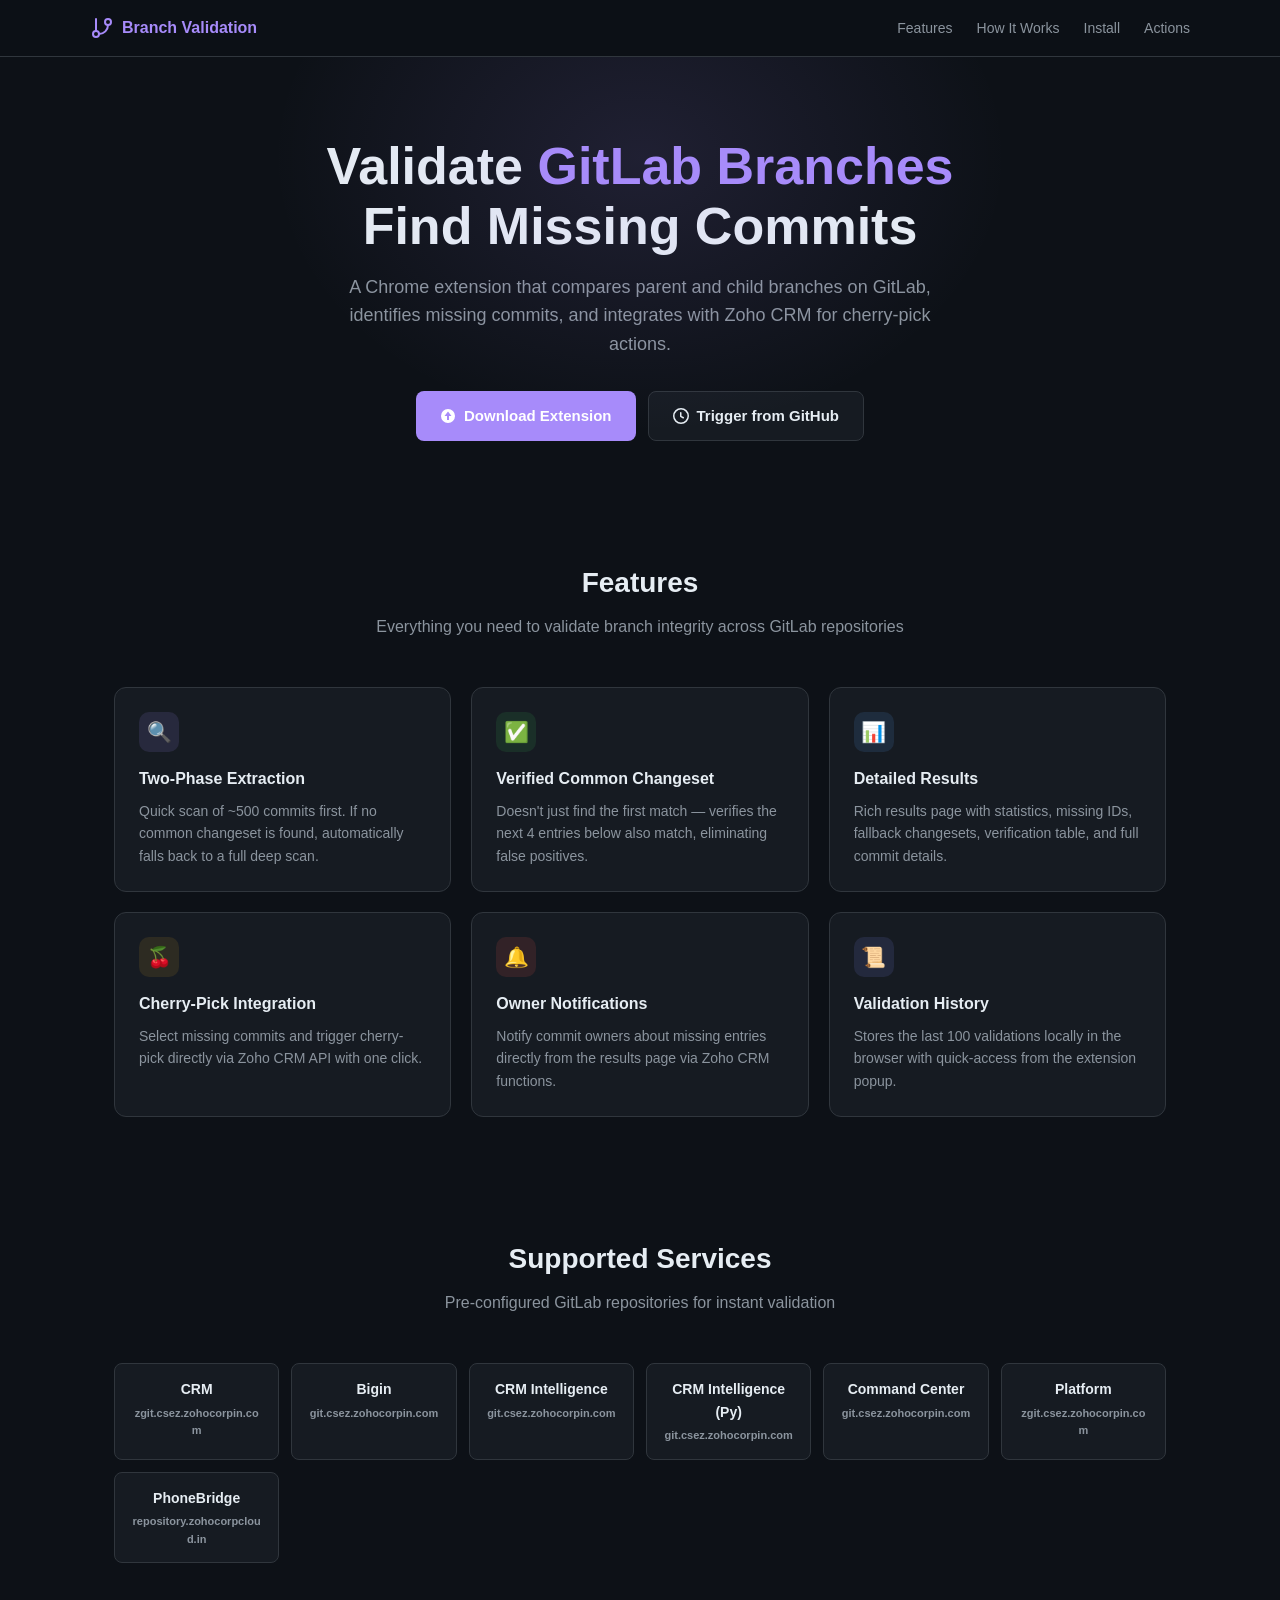
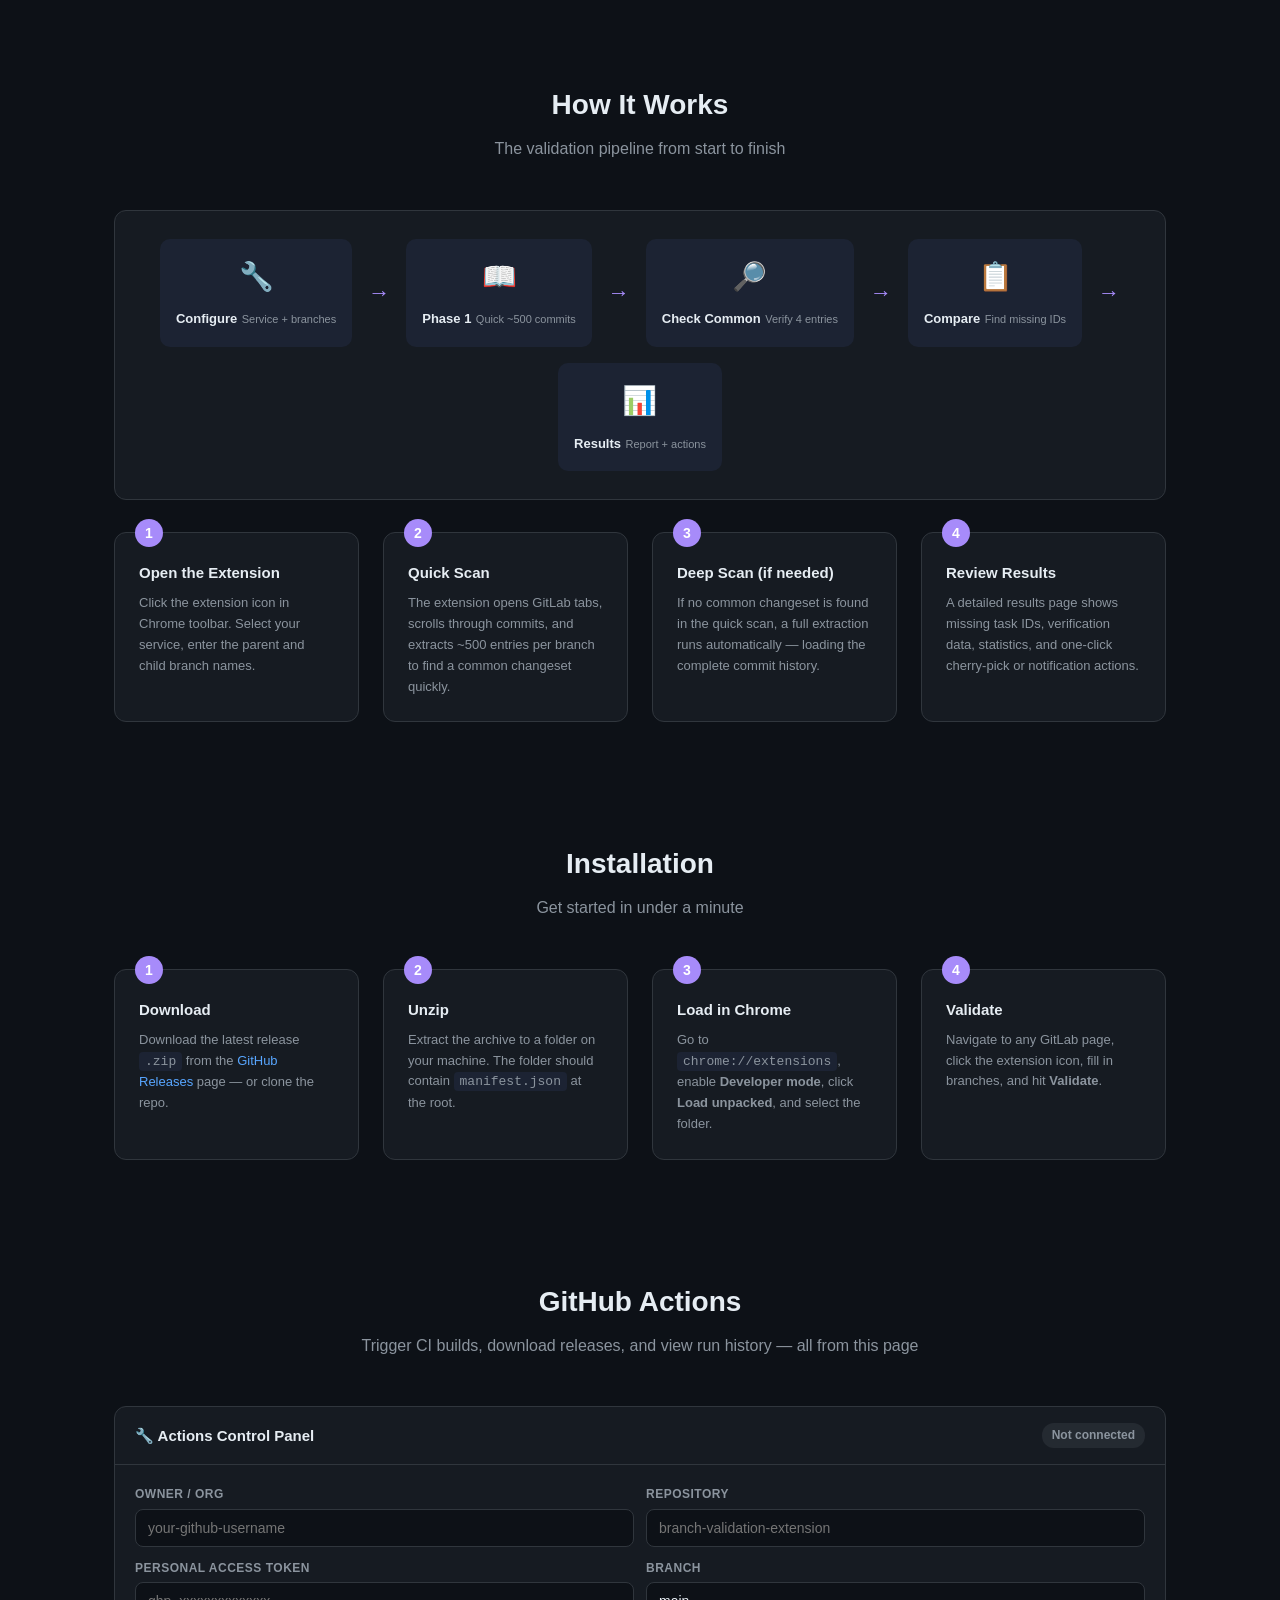
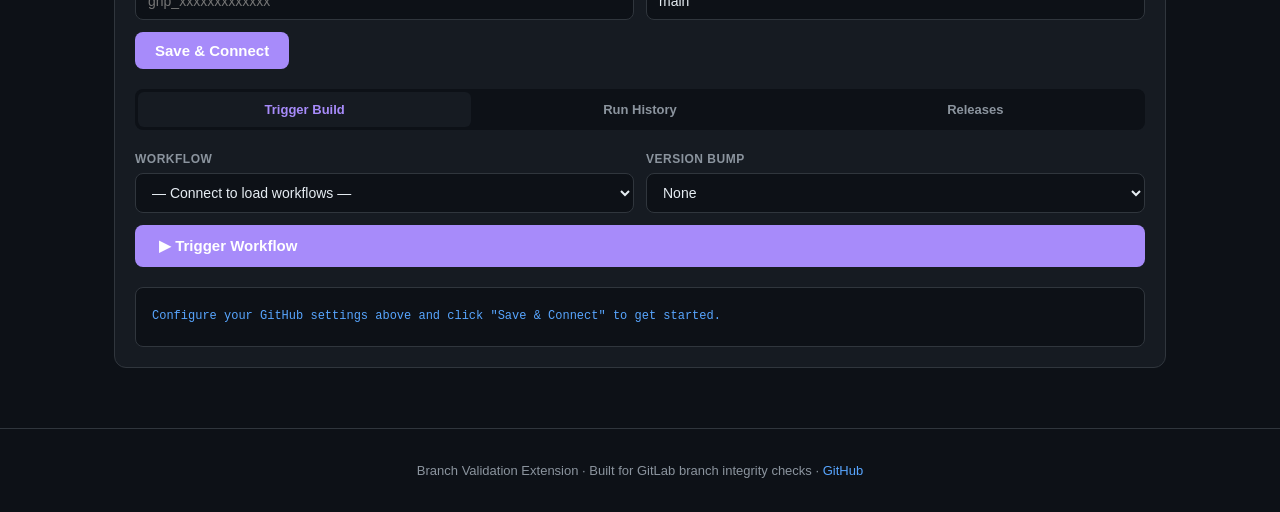
==== index.html @ a07c32d9 "Add files via upload Test" ====
<!DOCTYPE html>
<html lang="en">
<head>
  <meta charset="UTF-8">
  <meta name="viewport" content="width=device-width, initial-scale=1.0">
  <title>Branch Validation — Chrome Extension</title>
  <style>
    /* ── Reset & Variables ──────────────────────────────── */
    *, *::before, *::after { margin: 0; padding: 0; box-sizing: border-box; }

    :root {
      --bg:        #0d1117;
      --surface:   #161b22;
      --surface2:  #1c2333;
      --border:    #30363d;
      --text:      #e6edf3;
      --text-dim:  #8b949e;
      --accent:    #a78bfa;
      --accent2:   #818cf8;
      --green:     #3fb950;
      --yellow:    #d29922;
      --red:       #f85149;
      --blue:      #58a6ff;
      --radius:    12px;
      --font:      -apple-system, BlinkMacSystemFont, 'Segoe UI', Roboto, sans-serif;
      --mono:      'SF Mono', 'Fira Code', 'Cascadia Code', monospace;
    }

    body {
      font-family: var(--font);
      background: var(--bg);
      color: var(--text);
      line-height: 1.6;
      min-height: 100vh;
    }

    a { color: var(--blue); text-decoration: none; }
    a:hover { text-decoration: underline; }
    code { font-family: var(--mono); font-size: 0.9em; background: var(--surface2); padding: 2px 6px; border-radius: 4px; }

    /* ── Navigation ────────────────────────────────────── */
    nav {
      position: sticky; top: 0; z-index: 100;
      background: rgba(13,17,23,0.85);
      backdrop-filter: blur(12px);
      border-bottom: 1px solid var(--border);
      padding: 0 24px;
    }
    nav .nav-inner {
      max-width: 1100px;
      margin: 0 auto;
      display: flex;
      align-items: center;
      justify-content: space-between;
      height: 56px;
    }
    nav .logo {
      font-size: 16px;
      font-weight: 700;
      color: var(--accent);
      display: flex;
      align-items: center;
      gap: 8px;
    }
    nav .logo svg { width: 24px; height: 24px; }
    nav .nav-links { display: flex; gap: 24px; }
    nav .nav-links a {
      color: var(--text-dim);
      font-size: 14px;
      font-weight: 500;
      transition: color 0.2s;
    }
    nav .nav-links a:hover { color: var(--text); text-decoration: none; }

    /* ── Hero ──────────────────────────────────────────── */
    .hero {
      text-align: center;
      padding: 80px 24px 60px;
      position: relative;
      overflow: hidden;
    }
    .hero::before {
      content: '';
      position: absolute;
      top: -200px; left: 50%; transform: translateX(-50%);
      width: 800px; height: 600px;
      background: radial-gradient(ellipse, rgba(167,139,250,0.12) 0%, transparent 65%);
      pointer-events: none;
    }
    .hero h1 {
      font-size: clamp(32px, 5vw, 52px);
      font-weight: 800;
      line-height: 1.15;
      margin-bottom: 16px;
    }
    .hero h1 .highlight { color: var(--accent); }
    .hero .tagline {
      font-size: 18px;
      color: var(--text-dim);
      max-width: 600px;
      margin: 0 auto 32px;
    }
    .hero .cta-group {
      display: flex;
      gap: 12px;
      justify-content: center;
      flex-wrap: wrap;
    }

    /* ── Buttons ───────────────────────────────────────── */
    .btn {
      display: inline-flex;
      align-items: center;
      gap: 8px;
      padding: 12px 24px;
      border-radius: 8px;
      font-size: 15px;
      font-weight: 600;
      border: none;
      cursor: pointer;
      transition: all 0.2s;
      text-decoration: none;
    }
    .btn-primary {
      background: var(--accent);
      color: #fff;
    }
    .btn-primary:hover { background: var(--accent2); text-decoration: none; }
    .btn-secondary {
      background: var(--surface);
      color: var(--text);
      border: 1px solid var(--border);
    }
    .btn-secondary:hover { border-color: var(--accent); text-decoration: none; }

    /* ── Section ───────────────────────────────────────── */
    .section {
      max-width: 1100px;
      margin: 0 auto;
      padding: 60px 24px;
    }
    .section-header {
      text-align: center;
      margin-bottom: 48px;
    }
    .section-header h2 {
      font-size: 28px;
      font-weight: 700;
      margin-bottom: 8px;
    }
    .section-header p {
      color: var(--text-dim);
      font-size: 16px;
    }

    /* ── Feature Grid ──────────────────────────────────── */
    .feature-grid {
      display: grid;
      grid-template-columns: repeat(auto-fit, minmax(300px, 1fr));
      gap: 20px;
    }
    .feature-card {
      background: var(--surface);
      border: 1px solid var(--border);
      border-radius: var(--radius);
      padding: 24px;
      transition: border-color 0.25s, transform 0.2s;
    }
    .feature-card:hover {
      border-color: var(--accent);
      transform: translateY(-2px);
    }
    .feature-card .icon {
      width: 40px; height: 40px;
      border-radius: 10px;
      display: flex;
      align-items: center;
      justify-content: center;
      font-size: 20px;
      margin-bottom: 14px;
    }
    .feature-card h3 {
      font-size: 16px;
      font-weight: 600;
      margin-bottom: 8px;
    }
    .feature-card p {
      font-size: 14px;
      color: var(--text-dim);
      line-height: 1.6;
    }

    /* ── Services ──────────────────────────────────────── */
    .service-grid {
      display: grid;
      grid-template-columns: repeat(auto-fit, minmax(160px, 1fr));
      gap: 12px;
    }
    .service-chip {
      background: var(--surface);
      border: 1px solid var(--border);
      border-radius: 8px;
      padding: 14px 16px;
      text-align: center;
      font-weight: 600;
      font-size: 14px;
      transition: border-color 0.2s;
    }
    .service-chip:hover { border-color: var(--accent); }
    .service-chip .name { color: var(--text); }
    .service-chip .url { font-size: 11px; color: var(--text-dim); margin-top: 4px; display: block; word-break: break-all; }

    /* ── Steps ─────────────────────────────────────────── */
    .steps {
      display: grid;
      grid-template-columns: repeat(auto-fit, minmax(240px, 1fr));
      gap: 24px;
      counter-reset: step;
    }
    .step {
      position: relative;
      background: var(--surface);
      border: 1px solid var(--border);
      border-radius: var(--radius);
      padding: 28px 24px 24px;
    }
    .step::before {
      counter-increment: step;
      content: counter(step);
      position: absolute;
      top: -14px; left: 20px;
      width: 28px; height: 28px;
      background: var(--accent);
      color: #fff;
      font-size: 14px;
      font-weight: 700;
      border-radius: 50%;
      display: flex;
      align-items: center;
      justify-content: center;
    }
    .step h3 {
      font-size: 15px;
      font-weight: 600;
      margin-bottom: 8px;
    }
    .step p, .step code {
      font-size: 13px;
      color: var(--text-dim);
    }

    /* ── Workflow Flow ──────────────────────────────────── */
    .workflow-flow {
      display: flex;
      align-items: center;
      justify-content: center;
      gap: 16px;
      flex-wrap: wrap;
      padding: 28px 20px;
      background: var(--surface);
      border: 1px solid var(--border);
      border-radius: var(--radius);
      margin-bottom: 32px;
    }
    .flow-step {
      text-align: center;
      padding: 16px;
      border-radius: 10px;
      background: var(--surface2);
      min-width: 130px;
    }
    .flow-step .emoji { font-size: 28px; display: block; margin-bottom: 6px; }
    .flow-step .label { font-size: 13px; font-weight: 600; }
    .flow-step .detail { font-size: 11px; color: var(--text-dim); margin-top: 4px; }
    .flow-arrow { font-size: 22px; color: var(--accent); }

    /* ── Code Block ────────────────────────────────────── */
    .code-block {
      background: var(--surface);
      border: 1px solid var(--border);
      border-radius: var(--radius);
      padding: 20px;
      overflow-x: auto;
      margin: 16px 0;
    }
    .code-block pre {
      font-family: var(--mono);
      font-size: 13px;
      line-height: 1.6;
      color: var(--text);
      white-space: pre;
    }
    .code-block .comment { color: #6a9955; }
    .code-block .keyword { color: var(--accent); }
    .code-block .string { color: #ce9178; }

    /* ── Actions Dashboard ─────────────────────────────── */
    .actions-dashboard {
      background: var(--surface);
      border: 1px solid var(--border);
      border-radius: var(--radius);
      overflow: hidden;
    }
    .actions-header {
      padding: 16px 20px;
      border-bottom: 1px solid var(--border);
      display: flex;
      align-items: center;
      justify-content: space-between;
    }
    .actions-header h3 { font-size: 15px; }
    .actions-body { padding: 20px; }

    /* ── Config Panel ──────────────────────────────────── */
    .config-panel {
      display: grid;
      grid-template-columns: 1fr 1fr;
      gap: 12px;
      margin-bottom: 20px;
    }
    .config-panel label {
      font-size: 12px;
      font-weight: 600;
      color: var(--text-dim);
      text-transform: uppercase;
      letter-spacing: 0.5px;
      display: block;
      margin-bottom: 4px;
    }
    .config-panel input, .config-panel select {
      width: 100%;
      padding: 10px 12px;
      font-size: 14px;
      font-family: var(--font);
      color: var(--text);
      background: var(--bg);
      border: 1px solid var(--border);
      border-radius: 8px;
      outline: none;
      transition: border-color 0.2s;
    }
    .config-panel input:focus, .config-panel select:focus {
      border-color: var(--accent);
    }
    .config-panel .full-width { grid-column: 1 / -1; }

    /* ── Run Log ───────────────────────────────────────── */
    .run-log {
      background: var(--bg);
      border: 1px solid var(--border);
      border-radius: 8px;
      padding: 16px;
      max-height: 360px;
      overflow-y: auto;
      font-family: var(--mono);
      font-size: 12px;
      line-height: 1.8;
      margin-top: 12px;
    }
    .run-log .log-entry { padding: 2px 0; }
    .run-log .log-info { color: var(--blue); }
    .run-log .log-success { color: var(--green); }
    .run-log .log-error { color: var(--red); }
    .run-log .log-warn { color: var(--yellow); }

    /* ── History Table ─────────────────────────────────── */
    .history-table {
      width: 100%;
      border-collapse: collapse;
      font-size: 13px;
    }
    .history-table th {
      text-align: left;
      padding: 10px 12px;
      color: var(--text-dim);
      font-size: 11px;
      text-transform: uppercase;
      letter-spacing: 0.5px;
      border-bottom: 1px solid var(--border);
    }
    .history-table td {
      padding: 10px 12px;
      border-bottom: 1px solid var(--border);
    }
    .history-table tr:hover td { background: rgba(167,139,250,0.04); }

    .status-badge {
      display: inline-flex;
      align-items: center;
      gap: 5px;
      padding: 3px 10px;
      border-radius: 12px;
      font-size: 12px;
      font-weight: 600;
    }
    .status-badge.success { background: rgba(63,185,80,0.12); color: var(--green); }
    .status-badge.running { background: rgba(210,153,34,0.12); color: var(--yellow); }
    .status-badge.failed  { background: rgba(248,81,73,0.12); color: var(--red); }
    .status-badge.pending { background: rgba(139,148,158,0.12); color: var(--text-dim); }

    /* ── Tabs ──────────────────────────────────────────── */
    .tabs {
      display: flex;
      gap: 2px;
      background: var(--bg);
      border-radius: 8px;
      padding: 3px;
      margin-bottom: 20px;
    }
    .tab-btn {
      flex: 1;
      padding: 10px 16px;
      font-size: 13px;
      font-weight: 600;
      font-family: var(--font);
      border: none;
      border-radius: 6px;
      background: transparent;
      color: var(--text-dim);
      cursor: pointer;
      transition: all 0.2s;
    }
    .tab-btn.active {
      background: var(--surface);
      color: var(--accent);
    }
    .tab-panel { display: none; }
    .tab-panel.active { display: block; }

    /* ── Footer ────────────────────────────────────────── */
    footer {
      border-top: 1px solid var(--border);
      padding: 32px 24px;
      text-align: center;
      font-size: 13px;
      color: var(--text-dim);
    }

    /* ── Responsive ────────────────────────────────────── */
    @media (max-width: 640px) {
      .config-panel { grid-template-columns: 1fr; }
      .config-panel .full-width { grid-column: 1; }
      .steps { grid-template-columns: 1fr; }
      .workflow-flow { flex-direction: column; }
      .flow-arrow { transform: rotate(90deg); }
      nav .nav-links { gap: 14px; }
      nav .nav-links a { font-size: 13px; }
    }
  </style>
</head>
<body>

<!-- ── Navigation ──────────────────────────────────────── -->
<nav>
  <div class="nav-inner">
    <div class="logo">
      <svg viewBox="0 0 24 24" fill="none" stroke="currentColor" stroke-width="2" stroke-linecap="round" stroke-linejoin="round">
        <line x1="6" y1="3" x2="6" y2="15"></line>
        <circle cx="18" cy="6" r="3"></circle>
        <circle cx="6" cy="18" r="3"></circle>
        <path d="M18 9a9 9 0 0 1-9 9"></path>
      </svg>
      Branch Validation
    </div>
    <div class="nav-links">
      <a href="#features">Features</a>
      <a href="#how-it-works">How It Works</a>
      <a href="#install">Install</a>
      <a href="#actions">Actions</a>
    </div>
  </div>
</nav>

<!-- ── Hero ─────────────────────────────────────────────── -->
<section class="hero">
  <h1>
    Validate <span class="highlight">GitLab Branches</span><br>
    Find Missing Commits
  </h1>
  <p class="tagline">
    A Chrome extension that compares parent and child branches on GitLab,
    identifies missing commits, and integrates with Zoho CRM for cherry-pick actions.
  </p>
  <div class="cta-group">
    <a href="#install" class="btn btn-primary">
      <svg width="16" height="16" viewBox="0 0 16 16" fill="currentColor"><path d="M8 1a7 7 0 110 14A7 7 0 018 1zm0 2.5L4.5 8H7v4h2V8h2.5L8 3.5z"/></svg>
      Download Extension
    </a>
    <a href="#actions" class="btn btn-secondary">
      <svg width="16" height="16" viewBox="0 0 16 16" fill="currentColor"><path fill-rule="evenodd" d="M1.5 8a6.5 6.5 0 1113 0 6.5 6.5 0 01-13 0zM8 0a8 8 0 100 16A8 8 0 008 0zm.5 4.75a.75.75 0 00-1.5 0v3.5a.75.75 0 00.37.65l2.5 1.5a.75.75 0 10.76-1.3L8.5 7.94V4.75z" clip-rule="evenodd"/></svg>
      Trigger from GitHub
    </a>
  </div>
</section>

<!-- ── Features ─────────────────────────────────────────── -->
<section class="section" id="features">
  <div class="section-header">
    <h2>Features</h2>
    <p>Everything you need to validate branch integrity across GitLab repositories</p>
  </div>

  <div class="feature-grid">
    <div class="feature-card">
      <div class="icon" style="background:rgba(167,139,250,0.12)">🔍</div>
      <h3>Two-Phase Extraction</h3>
      <p>Quick scan of ~500 commits first. If no common changeset is found, automatically falls back to a full deep scan.</p>
    </div>
    <div class="feature-card">
      <div class="icon" style="background:rgba(63,185,80,0.12)">✅</div>
      <h3>Verified Common Changeset</h3>
      <p>Doesn't just find the first match — verifies the next 4 entries below also match, eliminating false positives.</p>
    </div>
    <div class="feature-card">
      <div class="icon" style="background:rgba(88,166,255,0.12)">📊</div>
      <h3>Detailed Results</h3>
      <p>Rich results page with statistics, missing IDs, fallback changesets, verification table, and full commit details.</p>
    </div>
    <div class="feature-card">
      <div class="icon" style="background:rgba(210,153,34,0.12)">🍒</div>
      <h3>Cherry-Pick Integration</h3>
      <p>Select missing commits and trigger cherry-pick directly via Zoho CRM API with one click.</p>
    </div>
    <div class="feature-card">
      <div class="icon" style="background:rgba(248,81,73,0.12)">🔔</div>
      <h3>Owner Notifications</h3>
      <p>Notify commit owners about missing entries directly from the results page via Zoho CRM functions.</p>
    </div>
    <div class="feature-card">
      <div class="icon" style="background:rgba(129,140,248,0.12)">📜</div>
      <h3>Validation History</h3>
      <p>Stores the last 100 validations locally in the browser with quick-access from the extension popup.</p>
    </div>
  </div>
</section>

<!-- ── Supported Services ──────────────────────────────── -->
<section class="section" id="services">
  <div class="section-header">
    <h2>Supported Services</h2>
    <p>Pre-configured GitLab repositories for instant validation</p>
  </div>

  <div class="service-grid">
    <div class="service-chip">
      <span class="name">CRM</span>
      <span class="url">zgit.csez.zohocorpin.com</span>
    </div>
    <div class="service-chip">
      <span class="name">Bigin</span>
      <span class="url">git.csez.zohocorpin.com</span>
    </div>
    <div class="service-chip">
      <span class="name">CRM Intelligence</span>
      <span class="url">git.csez.zohocorpin.com</span>
    </div>
    <div class="service-chip">
      <span class="name">CRM Intelligence (Py)</span>
      <span class="url">git.csez.zohocorpin.com</span>
    </div>
    <div class="service-chip">
      <span class="name">Command Center</span>
      <span class="url">git.csez.zohocorpin.com</span>
    </div>
    <div class="service-chip">
      <span class="name">Platform</span>
      <span class="url">zgit.csez.zohocorpin.com</span>
    </div>
    <div class="service-chip">
      <span class="name">PhoneBridge</span>
      <span class="url">repository.zohocorpcloud.in</span>
    </div>
  </div>
</section>

<!-- ── How It Works ─────────────────────────────────────── -->
<section class="section" id="how-it-works">
  <div class="section-header">
    <h2>How It Works</h2>
    <p>The validation pipeline from start to finish</p>
  </div>

  <div class="workflow-flow">
    <div class="flow-step">
      <span class="emoji">🔧</span>
      <span class="label">Configure</span>
      <span class="detail">Service + branches</span>
    </div>
    <span class="flow-arrow">→</span>
    <div class="flow-step">
      <span class="emoji">📖</span>
      <span class="label">Phase 1</span>
      <span class="detail">Quick ~500 commits</span>
    </div>
    <span class="flow-arrow">→</span>
    <div class="flow-step">
      <span class="emoji">🔎</span>
      <span class="label">Check Common</span>
      <span class="detail">Verify 4 entries</span>
    </div>
    <span class="flow-arrow">→</span>
    <div class="flow-step">
      <span class="emoji">📋</span>
      <span class="label">Compare</span>
      <span class="detail">Find missing IDs</span>
    </div>
    <span class="flow-arrow">→</span>
    <div class="flow-step">
      <span class="emoji">📊</span>
      <span class="label">Results</span>
      <span class="detail">Report + actions</span>
    </div>
  </div>

  <div class="steps">
    <div class="step">
      <h3>Open the Extension</h3>
      <p>Click the extension icon in Chrome toolbar. Select your service, enter the parent and child branch names.</p>
    </div>
    <div class="step">
      <h3>Quick Scan</h3>
      <p>The extension opens GitLab tabs, scrolls through commits, and extracts ~500 entries per branch to find a common changeset quickly.</p>
    </div>
    <div class="step">
      <h3>Deep Scan (if needed)</h3>
      <p>If no common changeset is found in the quick scan, a full extraction runs automatically — loading the complete commit history.</p>
    </div>
    <div class="step">
      <h3>Review Results</h3>
      <p>A detailed results page shows missing task IDs, verification data, statistics, and one-click cherry-pick or notification actions.</p>
    </div>
  </div>
</section>

<!-- ── Installation ─────────────────────────────────────── -->
<section class="section" id="install">
  <div class="section-header">
    <h2>Installation</h2>
    <p>Get started in under a minute</p>
  </div>

  <div class="steps">
    <div class="step">
      <h3>Download</h3>
      <p>Download the latest release <code>.zip</code> from the <a href="#" id="release-link">GitHub Releases</a> page — or clone the repo.</p>
    </div>
    <div class="step">
      <h3>Unzip</h3>
      <p>Extract the archive to a folder on your machine. The folder should contain <code>manifest.json</code> at the root.</p>
    </div>
    <div class="step">
      <h3>Load in Chrome</h3>
      <p>Go to <code>chrome://extensions</code>, enable <strong>Developer mode</strong>, click <strong>Load unpacked</strong>, and select the folder.</p>
    </div>
    <div class="step">
      <h3>Validate</h3>
      <p>Navigate to any GitLab page, click the extension icon, fill in branches, and hit <strong>Validate</strong>.</p>
    </div>
  </div>
</section>

<!-- ── GitHub Actions Dashboard ─────────────────────────── -->
<section class="section" id="actions">
  <div class="section-header">
    <h2>GitHub Actions</h2>
    <p>Trigger CI builds, download releases, and view run history — all from this page</p>
  </div>

  <div class="actions-dashboard">
    <div class="actions-header">
      <h3>🔧 Actions Control Panel</h3>
      <span id="connection-status" class="status-badge pending">Not connected</span>
    </div>

    <div class="actions-body">
      <!-- Settings -->
      <div class="config-panel" id="settings-panel">
        <div>
          <label for="gh-owner">Owner / Org</label>
          <input type="text" id="gh-owner" placeholder="your-github-username">
        </div>
        <div>
          <label for="gh-repo">Repository</label>
          <input type="text" id="gh-repo" placeholder="branch-validation-extension">
        </div>
        <div>
          <label for="gh-token">Personal Access Token</label>
          <input type="password" id="gh-token" placeholder="ghp_xxxxxxxxxxxxx">
        </div>
        <div>
          <label for="gh-branch">Branch</label>
          <input type="text" id="gh-branch" placeholder="main" value="main">
        </div>
        <div class="full-width" style="display:flex;gap:10px;align-items:end;">
          <button class="btn btn-primary" id="save-settings-btn" style="padding:10px 20px;">Save & Connect</button>
          <span id="settings-status" style="font-size:13px;color:var(--text-dim);"></span>
        </div>
      </div>

      <!-- Tabs -->
      <div class="tabs">
        <button class="tab-btn active" data-tab="trigger">Trigger Build</button>
        <button class="tab-btn" data-tab="history">Run History</button>
        <button class="tab-btn" data-tab="releases">Releases</button>
      </div>

      <!-- Tab: Trigger Build -->
      <div class="tab-panel active" id="tab-trigger">
        <div class="config-panel">
          <div>
            <label for="workflow-select">Workflow</label>
            <select id="workflow-select">
              <option value="">— Connect to load workflows —</option>
            </select>
          </div>
          <div>
            <label for="version-bump">Version Bump</label>
            <select id="version-bump">
              <option value="none">None</option>
              <option value="patch">Patch (x.x.X)</option>
              <option value="minor">Minor (x.X.0)</option>
              <option value="major">Major (X.0.0)</option>
            </select>
          </div>
          <div class="full-width">
            <button class="btn btn-primary" id="trigger-btn" disabled style="width:100%;">
              ▶ Trigger Workflow
            </button>
          </div>
        </div>
        <div class="run-log" id="trigger-log">
          <div class="log-entry log-info">Configure your GitHub settings above and click "Save & Connect" to get started.</div>
        </div>
      </div>

      <!-- Tab: Run History -->
      <div class="tab-panel" id="tab-history">
        <div style="overflow-x:auto;">
          <table class="history-table">
            <thead>
              <tr>
                <th>Run</th>
                <th>Workflow</th>
                <th>Status</th>
                <th>Branch</th>
                <th>Started</th>
                <th>Duration</th>
                <th></th>
              </tr>
            </thead>
            <tbody id="history-body">
              <tr><td colspan="7" style="text-align:center;color:var(--text-dim);padding:24px;">Connect to GitHub to view runs</td></tr>
            </tbody>
          </table>
        </div>
        <div style="text-align:center;margin-top:12px;">
          <button class="btn btn-secondary" id="refresh-history-btn" style="padding:8px 16px;font-size:13px;">Refresh</button>
        </div>
      </div>

      <!-- Tab: Releases -->
      <div class="tab-panel" id="tab-releases">
        <div id="releases-list" style="text-align:center;color:var(--text-dim);padding:24px;">Connect to GitHub to view releases</div>
        <div style="text-align:center;margin-top:12px;">
          <button class="btn btn-secondary" id="refresh-releases-btn" style="padding:8px 16px;font-size:13px;">Refresh</button>
        </div>
      </div>
    </div>
  </div>
</section>

<!-- ── Footer ──────────────────────────────────────────── -->
<footer>
  <p>Branch Validation Extension &middot; Built for GitLab branch integrity checks &middot; <a href="https://github.com" id="footer-repo-link">GitHub</a></p>
</footer>

<!-- ══════════════════════════════════════════════════════ -->
<script>
(() => {
  // ── Helpers ────────────────────────────────────────────
  const $ = s => document.querySelector(s);
  const $$ = s => [...document.querySelectorAll(s)];
  const LS = key => localStorage.getItem(`bv_${key}`) || '';
  const LS_SET = (key, val) => localStorage.setItem(`bv_${key}`, val);

  // ── Tab switching ──────────────────────────────────────
  $$('.tab-btn').forEach(btn => {
    btn.addEventListener('click', () => {
      $$('.tab-btn').forEach(b => b.classList.remove('active'));
      $$('.tab-panel').forEach(p => p.classList.remove('active'));
      btn.classList.add('active');
      $(`#tab-${btn.dataset.tab}`).classList.add('active');
    });
  });

  // ── Settings ───────────────────────────────────────────
  const ownerInput  = $('#gh-owner');
  const repoInput   = $('#gh-repo');
  const tokenInput  = $('#gh-token');
  const branchInput = $('#gh-branch');
  const connStatus  = $('#connection-status');
  const settingsStatus = $('#settings-status');

  // Restore saved settings
  ownerInput.value  = LS('owner');
  repoInput.value   = LS('repo');
  tokenInput.value   = LS('token');
  branchInput.value  = LS('branch') || 'main';

  $('#save-settings-btn').addEventListener('click', async () => {
    const owner  = ownerInput.value.trim();
    const repo   = repoInput.value.trim();
    const token  = tokenInput.value.trim();
    const branch = branchInput.value.trim() || 'main';

    if (!owner || !repo || !token) {
      settingsStatus.textContent = '⚠️ All fields required';
      settingsStatus.style.color = 'var(--yellow)';
      return;
    }

    LS_SET('owner', owner);
    LS_SET('repo', repo);
    LS_SET('token', token);
    LS_SET('branch', branch);

    settingsStatus.textContent = 'Connecting...';
    settingsStatus.style.color = 'var(--text-dim)';

    try {
      const res = await ghFetch(`/repos/${owner}/${repo}`);
      if (!res.ok) throw new Error(`HTTP ${res.status}`);

      connStatus.textContent = 'Connected';
      connStatus.className = 'status-badge success';
      settingsStatus.textContent = '✅ Connected!';
      settingsStatus.style.color = 'var(--green)';

      // Update footer links
      const repoUrl = `https://github.com/${owner}/${repo}`;
      $('#footer-repo-link').href = repoUrl;
      $('#release-link').href = `${repoUrl}/releases`;

      await loadWorkflows();
      await loadHistory();
      await loadReleases();
    } catch (err) {
      connStatus.textContent = 'Failed';
      connStatus.className = 'status-badge failed';
      settingsStatus.textContent = '❌ ' + err.message;
      settingsStatus.style.color = 'var(--red)';
    }
  });

  // Auto-connect on load if settings exist
  if (LS('owner') && LS('repo') && LS('token')) {
    $('#save-settings-btn').click();
  }

  // ── GitHub API helper ──────────────────────────────────
  function ghFetch(path, opts = {}) {
    const token = LS('token');
    return fetch(`https://api.github.com${path}`, {
      headers: {
        Authorization: `Bearer ${token}`,
        Accept: 'application/vnd.github+json',
        'X-GitHub-Api-Version': '2022-11-28',
        ...opts.headers,
      },
      ...opts,
    });
  }

  // ── Logging ────────────────────────────────────────────
  function log(msg, type = 'info') {
    const el = $('#trigger-log');
    const ts = new Date().toLocaleTimeString();
    el.innerHTML += `<div class="log-entry log-${type}">[${ts}] ${msg}</div>`;
    el.scrollTop = el.scrollHeight;
  }

  // ── Load workflows ─────────────────────────────────────
  async function loadWorkflows() {
    const owner = LS('owner'), repo = LS('repo');
    try {
      const res = await ghFetch(`/repos/${owner}/${repo}/actions/workflows`);
      const data = await res.json();
      const sel = $('#workflow-select');
      sel.innerHTML = '';

      (data.workflows || []).forEach(wf => {
        const opt = document.createElement('option');
        opt.value = wf.id;
        opt.textContent = `${wf.name} (${wf.path.split('/').pop()})`;
        sel.appendChild(opt);
      });

      if (!data.workflows?.length) {
        sel.innerHTML = '<option value="">No workflows found</option>';
      }

      $('#trigger-btn').disabled = !data.workflows?.length;
    } catch (err) {
      log('Failed to load workflows: ' + err.message, 'error');
    }
  }

  // ── Trigger workflow ───────────────────────────────────
  $('#trigger-btn').addEventListener('click', async () => {
    const owner  = LS('owner'), repo = LS('repo'), branch = LS('branch');
    const wfId   = $('#workflow-select').value;
    const bump   = $('#version-bump').value;

    if (!wfId) { log('Select a workflow first', 'warn'); return; }

    $('#trigger-btn').disabled = true;
    $('#trigger-btn').textContent = '⏳ Triggering...';
    log(`Triggering workflow ${wfId} on branch ${branch}...`);

    try {
      const body = { ref: branch };
      if (bump !== 'none') {
        body.inputs = { version_bump: bump };
      }

      const res = await ghFetch(`/repos/${owner}/${repo}/actions/workflows/${wfId}/dispatches`, {
        method: 'POST',
        body: JSON.stringify(body),
      });

      if (res.status === 204) {
        log('✅ Workflow triggered successfully!', 'success');
        log('Polling for run status...');
        setTimeout(() => pollRun(wfId), 3000);
      } else {
        const err = await res.json();
        throw new Error(err.message || `HTTP ${res.status}`);
      }
    } catch (err) {
      log('❌ Trigger failed: ' + err.message, 'error');
    } finally {
      $('#trigger-btn').disabled = false;
      $('#trigger-btn').textContent = '▶ Trigger Workflow';
    }
  });

  // ── Poll run status ────────────────────────────────────
  async function pollRun(workflowId) {
    const owner = LS('owner'), repo = LS('repo');
    let attempts = 0;
    const maxAttempts = 60;

    const interval = setInterval(async () => {
      attempts++;
      if (attempts > maxAttempts) {
        clearInterval(interval);
        log('Polling timeout — check GitHub Actions page', 'warn');
        return;
      }

      try {
        const res = await ghFetch(`/repos/${owner}/${repo}/actions/workflows/${workflowId}/runs?per_page=1`);
        const data = await res.json();
        const run = data.workflow_runs?.[0];

        if (!run) return;

        if (run.status === 'completed') {
          clearInterval(interval);
          const icon = run.conclusion === 'success' ? '✅' : '❌';
          log(`${icon} Run #${run.run_number} completed: ${run.conclusion}`, run.conclusion === 'success' ? 'success' : 'error');
          log(`→ <a href="${run.html_url}" target="_blank" style="color:var(--blue)">View on GitHub</a>`);
          loadHistory();
          loadReleases();
        } else if (attempts % 5 === 0) {
          log(`⏳ Run #${run.run_number}: ${run.status}...`);
        }
      } catch (err) {
        // silently retry
      }
    }, 5000);
  }

  // ── Load run history ───────────────────────────────────
  async function loadHistory() {
    const owner = LS('owner'), repo = LS('repo');
    try {
      const res = await ghFetch(`/repos/${owner}/${repo}/actions/runs?per_page=15`);
      const data = await res.json();
      const tbody = $('#history-body');

      if (!data.workflow_runs?.length) {
        tbody.innerHTML = '<tr><td colspan="7" style="text-align:center;color:var(--text-dim);padding:24px;">No runs found</td></tr>';
        return;
      }

      tbody.innerHTML = data.workflow_runs.map(run => {
        const status = run.status === 'completed' ? run.conclusion : run.status;
        const statusClass = status === 'success' ? 'success' : status === 'failure' ? 'failed' : status === 'in_progress' ? 'running' : 'pending';
        const duration = run.updated_at && run.created_at
          ? formatDuration(new Date(run.updated_at) - new Date(run.created_at))
          : '—';
        return `<tr>
          <td><a href="${run.html_url}" target="_blank" style="color:var(--blue)">#${run.run_number}</a></td>
          <td>${esc(run.name)}</td>
          <td><span class="status-badge ${statusClass}">${status}</span></td>
          <td><code>${esc(run.head_branch)}</code></td>
          <td>${new Date(run.created_at).toLocaleString()}</td>
          <td>${duration}</td>
          <td><a href="${run.html_url}" target="_blank" style="color:var(--blue);font-size:12px;">View →</a></td>
        </tr>`;
      }).join('');
    } catch (err) {
      // silently fail
    }
  }

  // ── Load releases ──────────────────────────────────────
  async function loadReleases() {
    const owner = LS('owner'), repo = LS('repo');
    try {
      const res = await ghFetch(`/repos/${owner}/${repo}/releases?per_page=10`);
      const data = await res.json();
      const container = $('#releases-list');

      if (!Array.isArray(data) || data.length === 0) {
        container.innerHTML = '<p style="padding:20px;text-align:center;color:var(--text-dim);">No releases found. Trigger a build to create one.</p>';
        return;
      }

      container.innerHTML = data.map(rel => `
        <div style="padding:14px 16px;border-bottom:1px solid var(--border);display:flex;justify-content:space-between;align-items:center;">
          <div>
            <strong style="color:var(--accent);">${esc(rel.name || rel.tag_name)}</strong>
            <span style="color:var(--text-dim);font-size:12px;margin-left:8px;">${new Date(rel.published_at).toLocaleDateString()}</span>
            ${rel.prerelease ? '<span class="status-badge" style="margin-left:8px;background:rgba(210,153,34,0.12);color:var(--yellow);">pre-release</span>' : ''}
          </div>
          <div style="display:flex;gap:8px;">
            ${(rel.assets || []).map(a => `
              <a href="${a.browser_download_url}" class="btn btn-secondary" style="padding:6px 14px;font-size:12px;" download>
                ⬇ ${esc(a.name)} <span style="color:var(--text-dim);margin-left:4px;">(${formatSize(a.size)})</span>
              </a>
            `).join('')}
            <a href="${rel.html_url}" class="btn btn-secondary" style="padding:6px 14px;font-size:12px;" target="_blank">View</a>
          </div>
        </div>
      `).join('');
    } catch (err) {
      // silently fail
    }
  }

  // ── Refresh buttons ────────────────────────────────────
  $('#refresh-history-btn').addEventListener('click', () => loadHistory());
  $('#refresh-releases-btn').addEventListener('click', () => loadReleases());

  // ── Utility functions ──────────────────────────────────
  function formatDuration(ms) {
    const s = Math.floor(ms / 1000);
    if (s < 60) return `${s}s`;
    const m = Math.floor(s / 60);
    return `${m}m ${s % 60}s`;
  }

  function formatSize(bytes) {
    if (bytes < 1024) return bytes + ' B';
    if (bytes < 1024 * 1024) return (bytes / 1024).toFixed(1) + ' KB';
    return (bytes / (1024 * 1024)).toFixed(1) + ' MB';
  }

  function esc(str) {
    if (!str) return '';
    const d = document.createElement('div');
    d.textContent = str;
    return d.innerHTML;
  }
})();
</script>

</body>
</html>
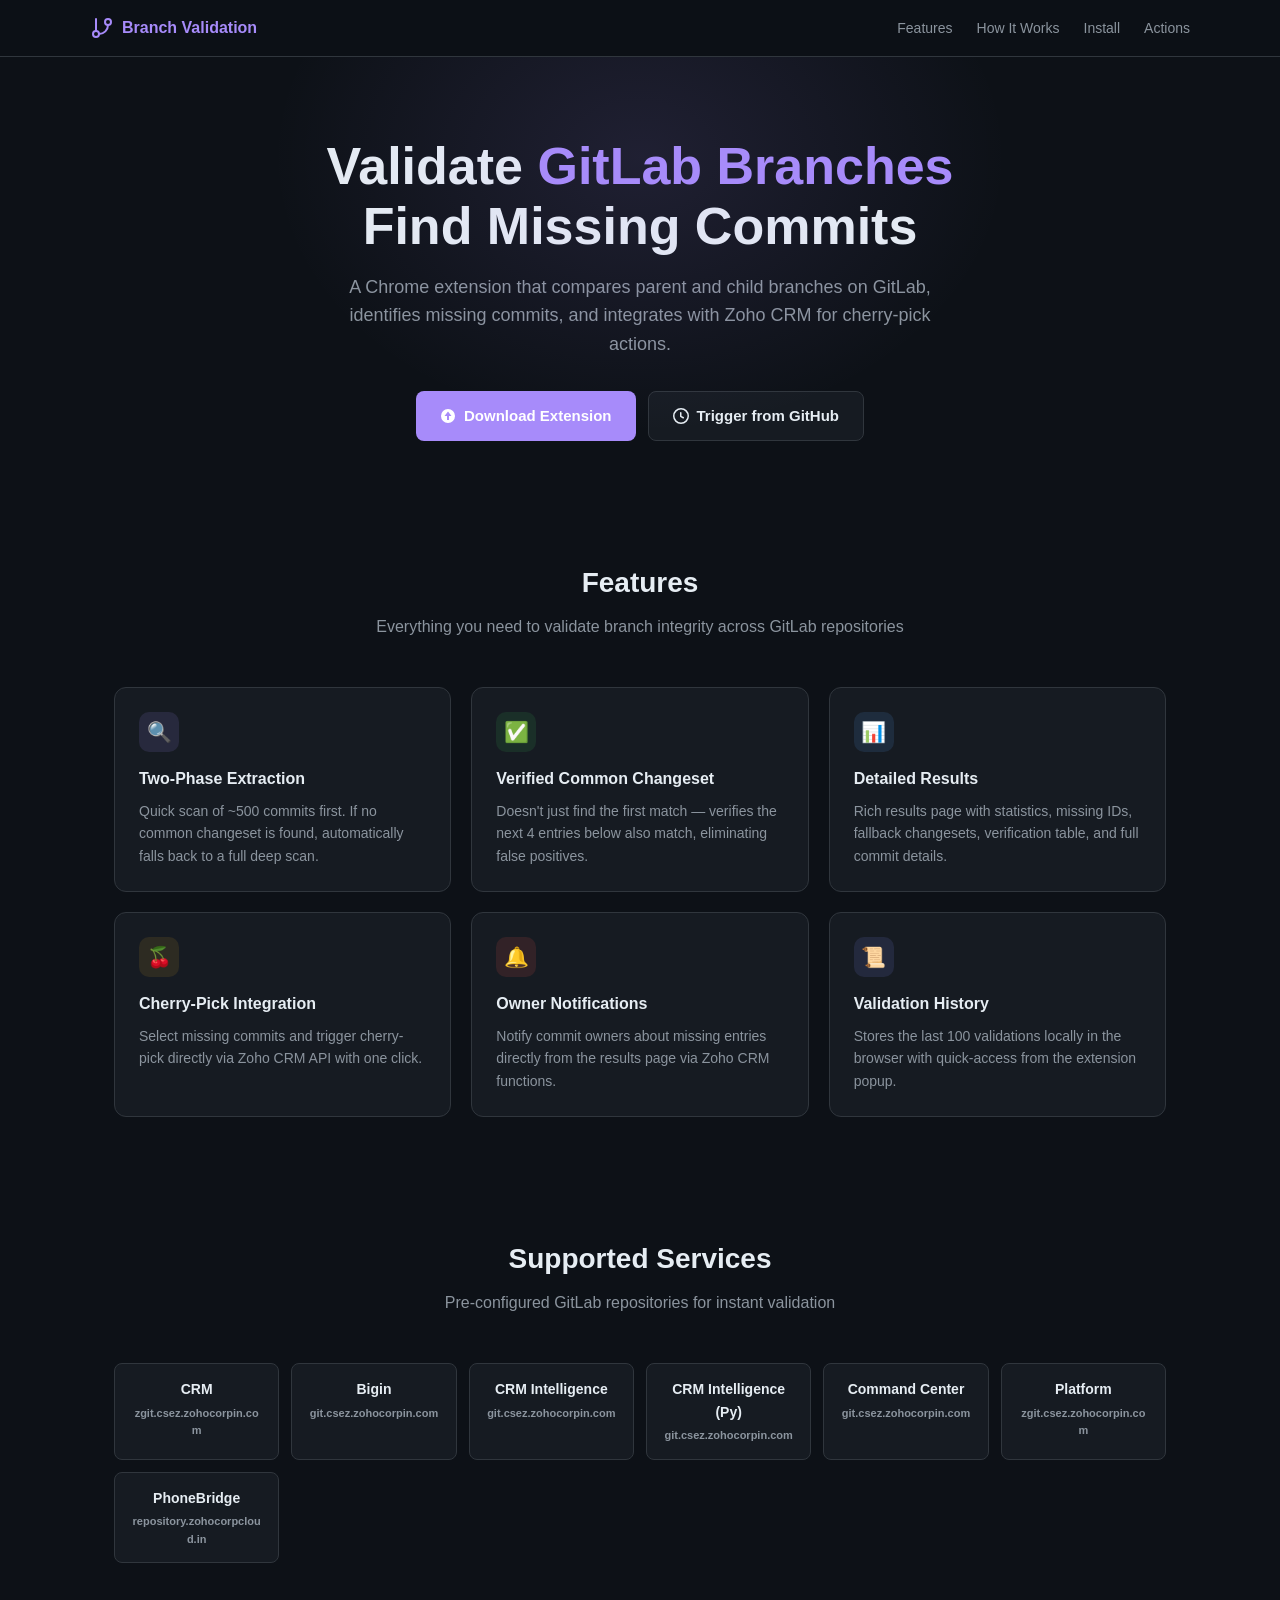
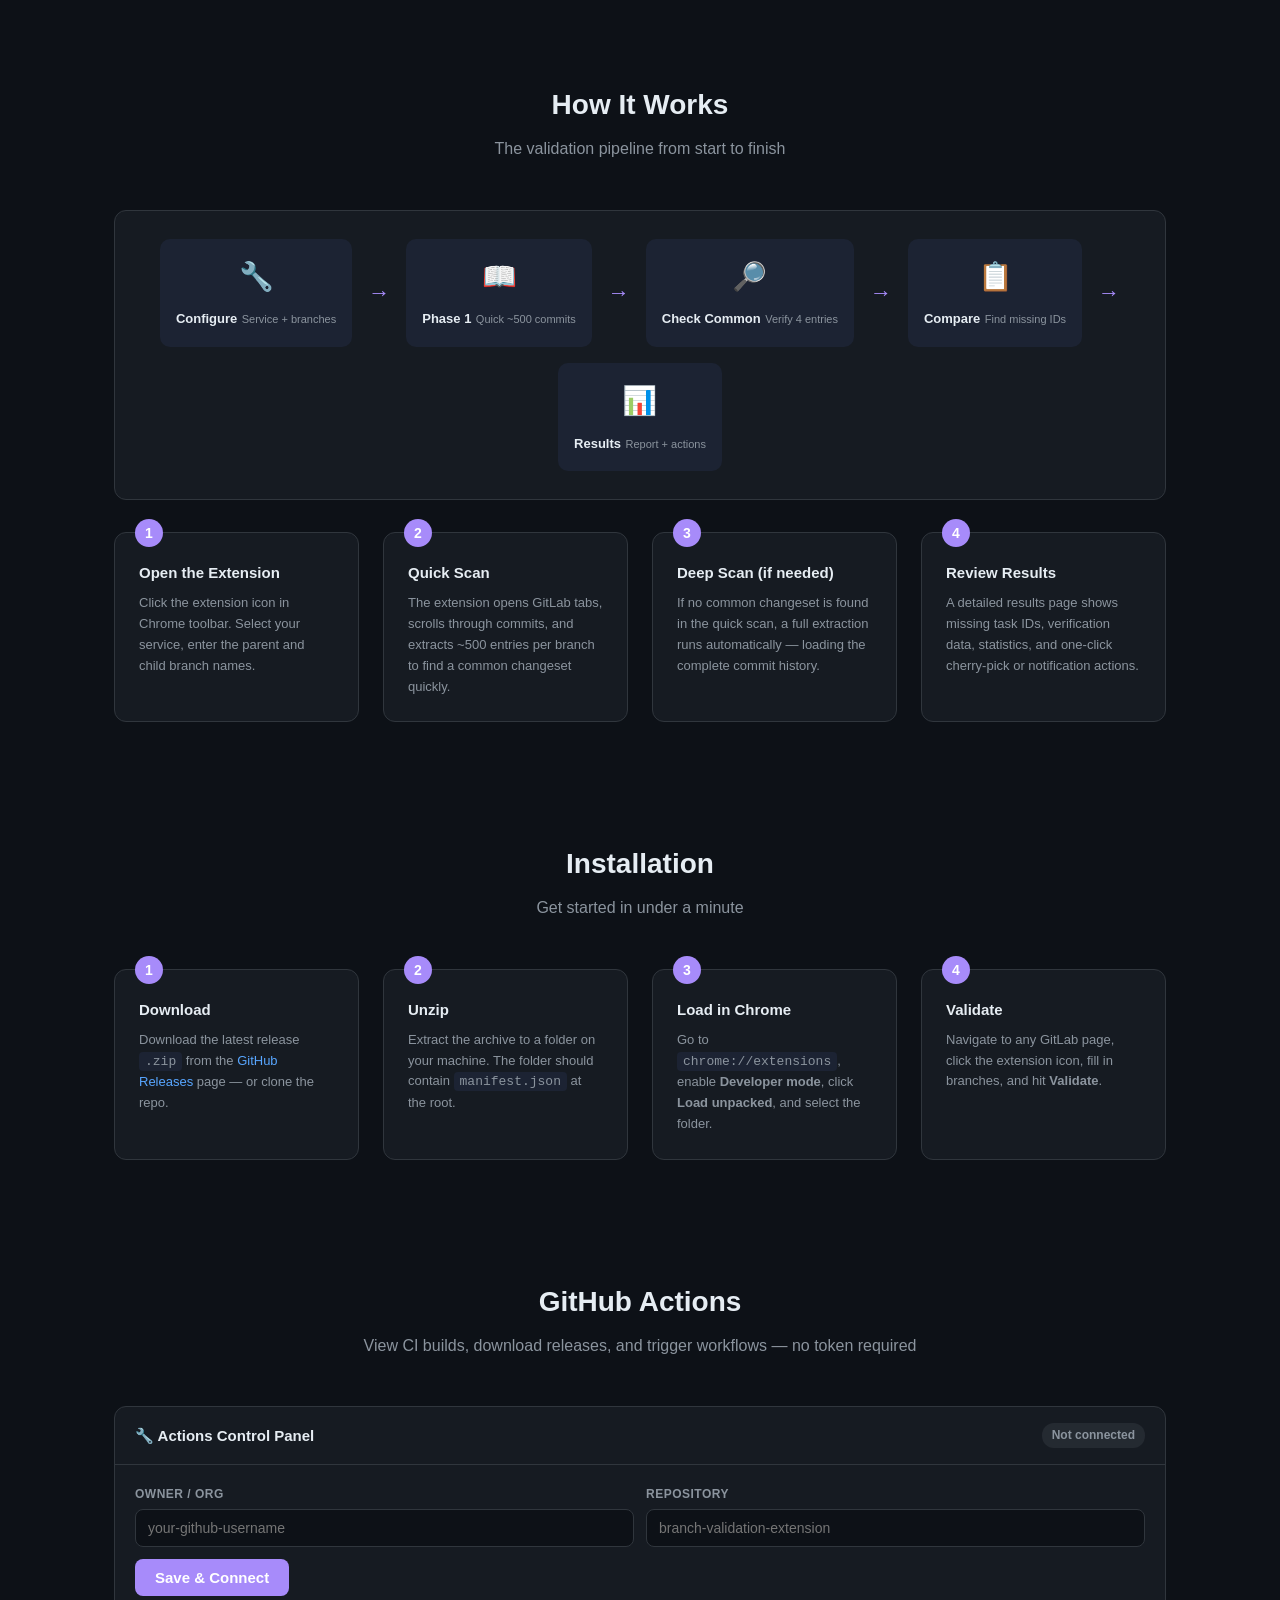
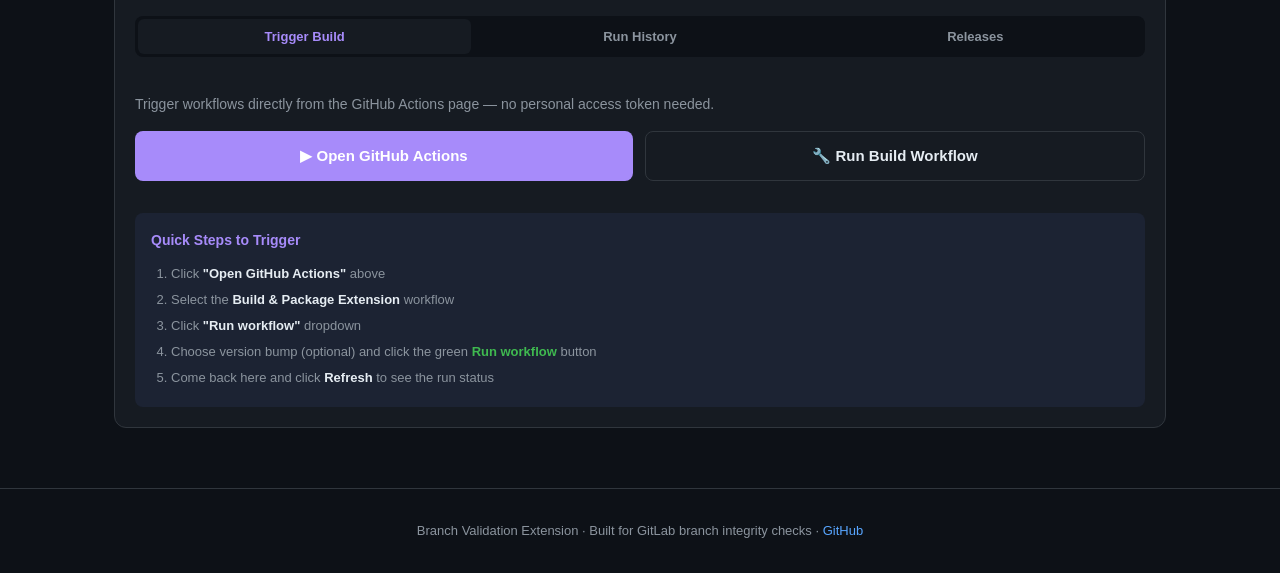
==== commit c2078812: "Update index.html" ====
--- a/index.html
+++ b/index.html
@@ -663,7 +663,7 @@
 <section class="section" id="actions">
   <div class="section-header">
     <h2>GitHub Actions</h2>
-    <p>Trigger CI builds, download releases, and view run history — all from this page</p>
+    <p>View CI builds, download releases, and trigger workflows — no token required</p>
   </div>
 
   <div class="actions-dashboard">
@@ -673,7 +673,7 @@
     </div>
 
     <div class="actions-body">
-      <!-- Settings -->
+      <!-- Settings (no token) -->
       <div class="config-panel" id="settings-panel">
         <div>
           <label for="gh-owner">Owner / Org</label>
@@ -683,14 +683,6 @@
           <label for="gh-repo">Repository</label>
           <input type="text" id="gh-repo" placeholder="branch-validation-extension">
         </div>
-        <div>
-          <label for="gh-token">Personal Access Token</label>
-          <input type="password" id="gh-token" placeholder="ghp_xxxxxxxxxxxxx">
-        </div>
-        <div>
-          <label for="gh-branch">Branch</label>
-          <input type="text" id="gh-branch" placeholder="main" value="main">
-        </div>
         <div class="full-width" style="display:flex;gap:10px;align-items:end;">
           <button class="btn btn-primary" id="save-settings-btn" style="padding:10px 20px;">Save & Connect</button>
           <span id="settings-status" style="font-size:13px;color:var(--text-dim);"></span>
@@ -706,30 +698,26 @@
 
       <!-- Tab: Trigger Build -->
       <div class="tab-panel active" id="tab-trigger">
-        <div class="config-panel">
-          <div>
-            <label for="workflow-select">Workflow</label>
-            <select id="workflow-select">
-              <option value="">— Connect to load workflows —</option>
-            </select>
-          </div>
-          <div>
-            <label for="version-bump">Version Bump</label>
-            <select id="version-bump">
-              <option value="none">None</option>
-              <option value="patch">Patch (x.x.X)</option>
-              <option value="minor">Minor (x.X.0)</option>
-              <option value="major">Major (X.0.0)</option>
-            </select>
-          </div>
-          <div class="full-width">
-            <button class="btn btn-primary" id="trigger-btn" disabled style="width:100%;">
-              ▶ Trigger Workflow
-            </button>
+        <div style="padding:16px 0;">
+          <p style="color:var(--text-dim);margin-bottom:16px;font-size:14px;">Trigger workflows directly from the GitHub Actions page — no personal access token needed.</p>
+          <div style="display:flex;gap:12px;flex-wrap:wrap;">
+            <a href="#" id="actions-link" class="btn btn-primary" target="_blank" style="flex:1;min-width:200px;justify-content:center;">
+              ▶ Open GitHub Actions
+            </a>
+            <a href="#" id="dispatch-link" class="btn btn-secondary" target="_blank" style="flex:1;min-width:200px;justify-content:center;">
+              🔧 Run Build Workflow
+            </a>
           </div>
         </div>
-        <div class="run-log" id="trigger-log">
-          <div class="log-entry log-info">Configure your GitHub settings above and click "Save & Connect" to get started.</div>
+        <div style="margin-top:16px;padding:16px;background:var(--surface2);border-radius:8px;">
+          <h4 style="font-size:14px;margin-bottom:10px;color:var(--accent);">Quick Steps to Trigger</h4>
+          <ol style="padding-left:20px;color:var(--text-dim);font-size:13px;line-height:2;">
+            <li>Click <strong style="color:var(--text);">&quot;Open GitHub Actions&quot;</strong> above</li>
+            <li>Select the <strong style="color:var(--text);">Build & Package Extension</strong> workflow</li>
+            <li>Click <strong style="color:var(--text);">&quot;Run workflow&quot;</strong> dropdown</li>
+            <li>Choose version bump (optional) and click the green <strong style="color:var(--green);">Run workflow</strong> button</li>
+            <li>Come back here and click <strong style="color:var(--text);">Refresh</strong> to see the run status</li>
+          </ol>
         </div>
       </div>
 
@@ -749,7 +737,7 @@
               </tr>
             </thead>
             <tbody id="history-body">
-              <tr><td colspan="7" style="text-align:center;color:var(--text-dim);padding:24px;">Connect to GitHub to view runs</td></tr>
+              <tr><td colspan="7" style="text-align:center;color:var(--text-dim);padding:24px;">Enter owner/repo above and click &quot;Save & Connect&quot;</td></tr>
             </tbody>
           </table>
         </div>
@@ -760,7 +748,7 @@
 
       <!-- Tab: Releases -->
       <div class="tab-panel" id="tab-releases">
-        <div id="releases-list" style="text-align:center;color:var(--text-dim);padding:24px;">Connect to GitHub to view releases</div>
+        <div id="releases-list" style="text-align:center;color:var(--text-dim);padding:24px;">Enter owner/repo above to view releases</div>
         <div style="text-align:center;margin-top:12px;">
           <button class="btn btn-secondary" id="refresh-releases-btn" style="padding:8px 16px;font-size:13px;">Refresh</button>
         </div>
@@ -793,55 +781,48 @@
     });
   });
 
-  // ── Settings ───────────────────────────────────────────
-  const ownerInput  = $('#gh-owner');
-  const repoInput   = $('#gh-repo');
-  const tokenInput  = $('#gh-token');
-  const branchInput = $('#gh-branch');
-  const connStatus  = $('#connection-status');
+  // ── Settings (no token) ────────────────────────────────
+  const ownerInput = $('#gh-owner');
+  const repoInput  = $('#gh-repo');
+  const connStatus = $('#connection-status');
   const settingsStatus = $('#settings-status');
 
   // Restore saved settings
-  ownerInput.value  = LS('owner');
-  repoInput.value   = LS('repo');
-  tokenInput.value   = LS('token');
-  branchInput.value  = LS('branch') || 'main';
+  ownerInput.value = LS('owner');
+  repoInput.value  = LS('repo');
 
   $('#save-settings-btn').addEventListener('click', async () => {
-    const owner  = ownerInput.value.trim();
-    const repo   = repoInput.value.trim();
-    const token  = tokenInput.value.trim();
-    const branch = branchInput.value.trim() || 'main';
-
-    if (!owner || !repo || !token) {
-      settingsStatus.textContent = '⚠️ All fields required';
+    const owner = ownerInput.value.trim();
+    const repo  = repoInput.value.trim();
+
+    if (!owner || !repo) {
+      settingsStatus.textContent = '⚠️ Owner and repo are required';
       settingsStatus.style.color = 'var(--yellow)';
       return;
     }
 
     LS_SET('owner', owner);
     LS_SET('repo', repo);
-    LS_SET('token', token);
-    LS_SET('branch', branch);
 
     settingsStatus.textContent = 'Connecting...';
     settingsStatus.style.color = 'var(--text-dim)';
 
     try {
       const res = await ghFetch(`/repos/${owner}/${repo}`);
-      if (!res.ok) throw new Error(`HTTP ${res.status}`);
+      if (!res.ok) throw new Error(res.status === 404 ? 'Repo not found (must be public)' : `HTTP ${res.status}`);
 
       connStatus.textContent = 'Connected';
       connStatus.className = 'status-badge success';
       settingsStatus.textContent = '✅ Connected!';
       settingsStatus.style.color = 'var(--green)';
 
-      // Update footer links
+      // Update all dynamic links
       const repoUrl = `https://github.com/${owner}/${repo}`;
       $('#footer-repo-link').href = repoUrl;
       $('#release-link').href = `${repoUrl}/releases`;
-
-      await loadWorkflows();
+      $('#actions-link').href = `${repoUrl}/actions`;
+      $('#dispatch-link').href = `${repoUrl}/actions/workflows/build-extension.yml`;
+
       await loadHistory();
       await loadReleases();
     } catch (err) {
@@ -853,137 +834,24 @@
   });
 
   // Auto-connect on load if settings exist
-  if (LS('owner') && LS('repo') && LS('token')) {
+  if (LS('owner') && LS('repo')) {
     $('#save-settings-btn').click();
   }
 
-  // ── GitHub API helper ──────────────────────────────────
-  function ghFetch(path, opts = {}) {
-    const token = LS('token');
+  // ── GitHub API helper (public, no auth) ────────────────
+  function ghFetch(path) {
     return fetch(`https://api.github.com${path}`, {
       headers: {
-        Authorization: `Bearer ${token}`,
         Accept: 'application/vnd.github+json',
         'X-GitHub-Api-Version': '2022-11-28',
-        ...opts.headers,
       },
-      ...opts,
     });
   }
 
-  // ── Logging ────────────────────────────────────────────
-  function log(msg, type = 'info') {
-    const el = $('#trigger-log');
-    const ts = new Date().toLocaleTimeString();
-    el.innerHTML += `<div class="log-entry log-${type}">[${ts}] ${msg}</div>`;
-    el.scrollTop = el.scrollHeight;
-  }
-
-  // ── Load workflows ─────────────────────────────────────
-  async function loadWorkflows() {
-    const owner = LS('owner'), repo = LS('repo');
-    try {
-      const res = await ghFetch(`/repos/${owner}/${repo}/actions/workflows`);
-      const data = await res.json();
-      const sel = $('#workflow-select');
-      sel.innerHTML = '';
-
-      (data.workflows || []).forEach(wf => {
-        const opt = document.createElement('option');
-        opt.value = wf.id;
-        opt.textContent = `${wf.name} (${wf.path.split('/').pop()})`;
-        sel.appendChild(opt);
-      });
-
-      if (!data.workflows?.length) {
-        sel.innerHTML = '<option value="">No workflows found</option>';
-      }
-
-      $('#trigger-btn').disabled = !data.workflows?.length;
-    } catch (err) {
-      log('Failed to load workflows: ' + err.message, 'error');
-    }
-  }
-
-  // ── Trigger workflow ───────────────────────────────────
-  $('#trigger-btn').addEventListener('click', async () => {
-    const owner  = LS('owner'), repo = LS('repo'), branch = LS('branch');
-    const wfId   = $('#workflow-select').value;
-    const bump   = $('#version-bump').value;
-
-    if (!wfId) { log('Select a workflow first', 'warn'); return; }
-
-    $('#trigger-btn').disabled = true;
-    $('#trigger-btn').textContent = '⏳ Triggering...';
-    log(`Triggering workflow ${wfId} on branch ${branch}...`);
-
-    try {
-      const body = { ref: branch };
-      if (bump !== 'none') {
-        body.inputs = { version_bump: bump };
-      }
-
-      const res = await ghFetch(`/repos/${owner}/${repo}/actions/workflows/${wfId}/dispatches`, {
-        method: 'POST',
-        body: JSON.stringify(body),
-      });
-
-      if (res.status === 204) {
-        log('✅ Workflow triggered successfully!', 'success');
-        log('Polling for run status...');
-        setTimeout(() => pollRun(wfId), 3000);
-      } else {
-        const err = await res.json();
-        throw new Error(err.message || `HTTP ${res.status}`);
-      }
-    } catch (err) {
-      log('❌ Trigger failed: ' + err.message, 'error');
-    } finally {
-      $('#trigger-btn').disabled = false;
-      $('#trigger-btn').textContent = '▶ Trigger Workflow';
-    }
-  });
-
-  // ── Poll run status ────────────────────────────────────
-  async function pollRun(workflowId) {
-    const owner = LS('owner'), repo = LS('repo');
-    let attempts = 0;
-    const maxAttempts = 60;
-
-    const interval = setInterval(async () => {
-      attempts++;
-      if (attempts > maxAttempts) {
-        clearInterval(interval);
-        log('Polling timeout — check GitHub Actions page', 'warn');
-        return;
-      }
-
-      try {
-        const res = await ghFetch(`/repos/${owner}/${repo}/actions/workflows/${workflowId}/runs?per_page=1`);
-        const data = await res.json();
-        const run = data.workflow_runs?.[0];
-
-        if (!run) return;
-
-        if (run.status === 'completed') {
-          clearInterval(interval);
-          const icon = run.conclusion === 'success' ? '✅' : '❌';
-          log(`${icon} Run #${run.run_number} completed: ${run.conclusion}`, run.conclusion === 'success' ? 'success' : 'error');
-          log(`→ <a href="${run.html_url}" target="_blank" style="color:var(--blue)">View on GitHub</a>`);
-          loadHistory();
-          loadReleases();
-        } else if (attempts % 5 === 0) {
-          log(`⏳ Run #${run.run_number}: ${run.status}...`);
-        }
-      } catch (err) {
-        // silently retry
-      }
-    }, 5000);
-  }
-
-  // ── Load run history ───────────────────────────────────
+  // ── Load run history (public API) ──────────────────────
   async function loadHistory() {
     const owner = LS('owner'), repo = LS('repo');
+    if (!owner || !repo) return;
     try {
       const res = await ghFetch(`/repos/${owner}/${repo}/actions/runs?per_page=15`);
       const data = await res.json();
@@ -1015,27 +883,32 @@
     }
   }
 
-  // ── Load releases ──────────────────────────────────────
+  // ── Load releases (public API) ─────────────────────────
   async function loadReleases() {
     const owner = LS('owner'), repo = LS('repo');
+    if (!owner || !repo) return;
     try {
       const res = await ghFetch(`/repos/${owner}/${repo}/releases?per_page=10`);
       const data = await res.json();
       const container = $('#releases-list');
 
       if (!Array.isArray(data) || data.length === 0) {
-        container.innerHTML = '<p style="padding:20px;text-align:center;color:var(--text-dim);">No releases found. Trigger a build to create one.</p>';
+        container.innerHTML = `
+          <div style="padding:28px;text-align:center;">
+            <p style="color:var(--text-dim);margin-bottom:12px;">No releases found yet.</p>
+            <a href="https://github.com/${esc(owner)}/${esc(repo)}/actions" class="btn btn-secondary" target="_blank" style="padding:8px 18px;font-size:13px;">Trigger a build on GitHub →</a>
+          </div>`;
         return;
       }
 
       container.innerHTML = data.map(rel => `
-        <div style="padding:14px 16px;border-bottom:1px solid var(--border);display:flex;justify-content:space-between;align-items:center;">
+        <div style="padding:14px 16px;border-bottom:1px solid var(--border);display:flex;justify-content:space-between;align-items:center;flex-wrap:wrap;gap:10px;">
           <div>
             <strong style="color:var(--accent);">${esc(rel.name || rel.tag_name)}</strong>
             <span style="color:var(--text-dim);font-size:12px;margin-left:8px;">${new Date(rel.published_at).toLocaleDateString()}</span>
             ${rel.prerelease ? '<span class="status-badge" style="margin-left:8px;background:rgba(210,153,34,0.12);color:var(--yellow);">pre-release</span>' : ''}
           </div>
-          <div style="display:flex;gap:8px;">
+          <div style="display:flex;gap:8px;flex-wrap:wrap;">
             ${(rel.assets || []).map(a => `
               <a href="${a.browser_download_url}" class="btn btn-secondary" style="padding:6px 14px;font-size:12px;" download>
                 ⬇ ${esc(a.name)} <span style="color:var(--text-dim);margin-left:4px;">(${formatSize(a.size)})</span>
